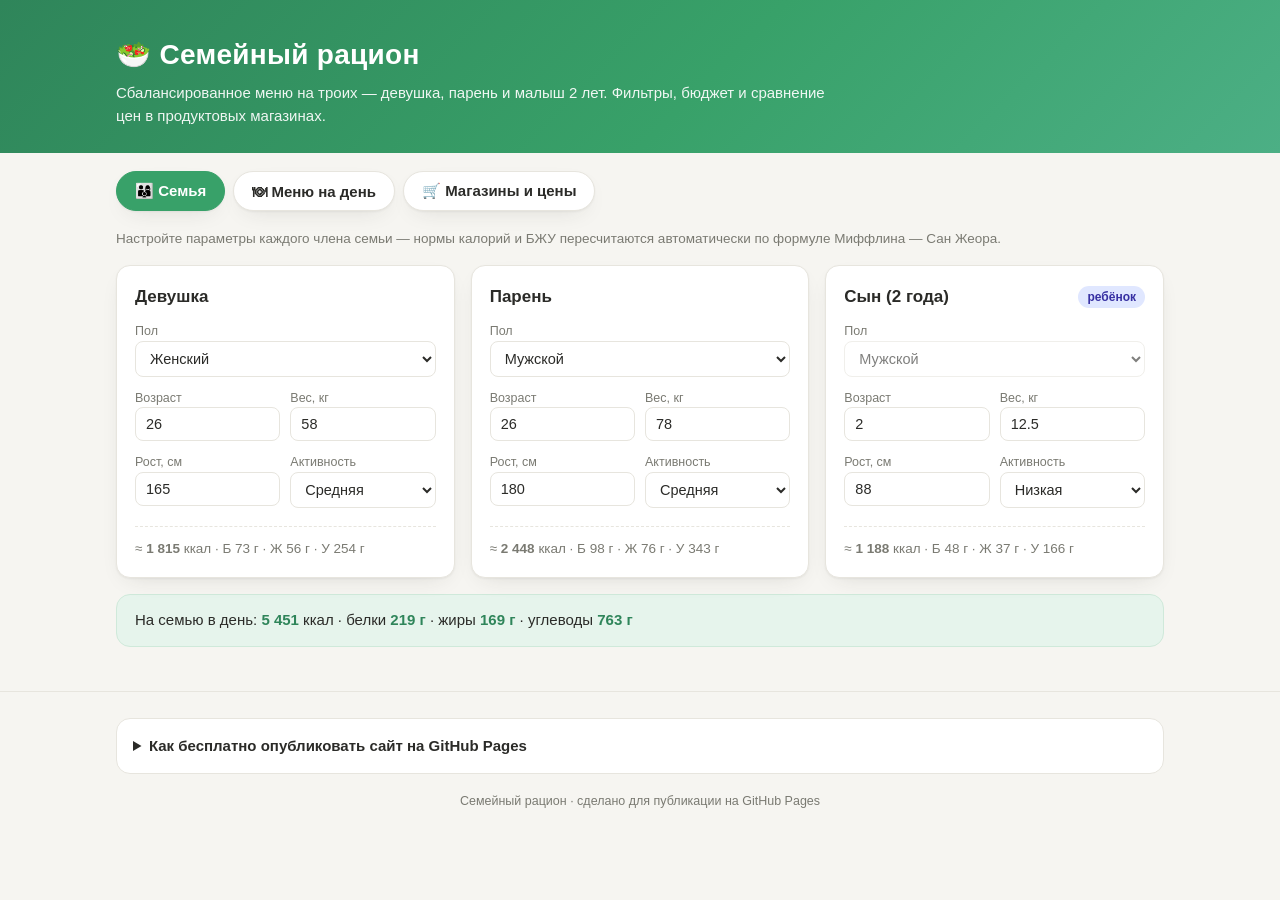
==== index.html @ 1dc2db7d "Семейный рацион: сбалансированное меню на троих и сравнение цен в магазинах - Основное приложение: г" ====
<!DOCTYPE html>
<html lang="ru">
<head>
  <meta charset="UTF-8">
  <meta name="viewport" content="width=device-width, initial-scale=1.0">
  <title>Семейный рацион — сбалансированное меню и цены в магазинах</title>
  <meta name="description" content="Составление сбалансированного рациона на семью из трёх человек: фильтры, настройки, сравнение цен и отзывов продуктовых магазинов.">
  <link rel="stylesheet" href="css/style.css">
</head>
<body>
  <header class="site-header">
    <div class="container">
      <h1>🥗 Семейный рацион</h1>
      <p class="tagline">Сбалансированное меню на троих — девушка, парень и малыш 2 лет. Фильтры, бюджет и сравнение цен в продуктовых магазинах.</p>
    </div>
  </header>

  <nav class="tabs container">
    <button class="tab-btn active" data-tab="family">👨‍👩‍👦 Семья</button>
    <button class="tab-btn" data-tab="menu">🍽 Меню на день</button>
    <button class="tab-btn" data-tab="shopping">🛒 Магазины и цены</button>
  </nav>

  <main class="container">
    <!-- СЕМЬЯ -->
    <section id="tab-family" class="tab active">
      <p class="hint">Настройте параметры каждого члена семьи — нормы калорий и БЖУ пересчитаются автоматически по формуле Миффлина — Сан Жеора.</p>
      <div id="family-cards" class="family-grid"></div>
      <div id="family-totals" class="family-totals"></div>
    </section>

    <!-- МЕНЮ -->
    <section id="tab-menu" class="tab">
      <div class="filters-panel">
        <div class="filter-block">
          <h3>Стиль питания</h3>
          <div id="filter-diet" class="radio-group"></div>
        </div>
        <div class="filter-block">
          <h3>Для ребёнка</h3>
          <div id="filter-kid"></div>
        </div>
        <div class="filter-block">
          <h3>Кухня</h3>
          <div id="filter-cuisine" class="chips"></div>
        </div>
        <div class="filter-block">
          <h3>Исключить (аллергии / непереносимость)</h3>
          <div id="filter-allergens" class="chips"></div>
        </div>
        <div class="filter-block">
          <h3>Магазины для сравнения</h3>
          <div id="filter-stores" class="chips"></div>
        </div>
        <div class="filter-block">
          <h3>Бюджет на неделю</h3>
          <div class="budget-row">
            <input type="range" id="budget-range" min="1000" max="15000" step="100">
            <span id="budget-value" class="budget-value"></span>
          </div>
        </div>
        <button id="btn-generate" class="btn primary big">Сгенерировать меню на день</button>
      </div>

      <div id="menu-nutrition-summary" class="summary"></div>
      <div id="menu-slots" class="menu-grid"></div>
    </section>

    <!-- МАГАЗИНЫ -->
    <section id="tab-shopping" class="tab">
      <div id="store-summary" class="store-summary"></div>
      <div id="budget-box" class="budget-box"></div>
      <div id="mixed-total" class="mixed-total"></div>
      <div class="shop-actions">
        <button id="btn-choose-cheapest" class="btn">Дешевле всего по каждому продукту</button>
        <button id="btn-copy" class="btn">Копировать список</button>
        <button id="btn-print" class="btn">Печать</button>
      </div>
      <div id="shopping-table"></div>
      <p class="hint">Цены и рейтинги — ориентировочные и редактируются в файле js/data.js. Жёлтым подсвечена минимальная цена на продукт среди выбранных магазинов.</p>
    </section>
  </main>

  <footer>
    <div class="container">
      <details class="publish-guide">
        <summary>Как бесплатно опубликовать сайт на GitHub Pages</summary>
        <ol>
          <li>Зарегистрируйтесь на <a href="https://github.com" target="_blank" rel="noopener">github.com</a> и создайте репозиторий (зелёная кнопка <b>New</b>), имя любое, например <code>family-ration</code>.</li>
          <li>Загрузите файлы проекта: на странице репозитория нажмите <b>Add file → Upload files</b> и перетащите все файлы и папки <code>family-ration</code> (index.html, css, js, README.md, .nojekyll, .github).</li>
          <li>Нажмите <b>Commit changes</b>.</li>
          <li>Откройте <b>Settings → Pages</b> (пункт в меню слева). В разделе <b>Branch</b> выберите ветку <code>main</code>, папку <code>/ (root)</code> и нажмите <b>Save</b>.</li>
          <li>Через 1–2 минуты сайт будет доступен по адресу <code>https://ваш-логин.github.io/family-ration/</code>.</li>
        </ol>
        <p class="hint">В папке проекта уже лежит готовый GitHub Action (папка .github/workflows) — с ним публикация происходит автоматически при каждом «пуше».</p>
      </details>
      <p class="copyright">Семейный рацион · сделано для публикации на GitHub Pages</p>
    </div>
  </footer>

  <script src="js/data.js"></script>
  <script src="js/nutrition.js"></script>
  <script src="js/menu.js"></script>
  <script src="js/shopping.js"></script>
  <script src="js/app.js"></script>
</body>
</html>
---- css/style.css ----
/* ============================================================
   СЕМЕЙНЫЙ РАЦИОН — стили
   ============================================================ */

:root {
  --bg: #f6f5f1;
  --card: #ffffff;
  --ink: #2b2b28;
  --muted: #7a7a72;
  --line: #e7e5de;
  --accent: #38a169;
  --accent-dark: #2f855a;
  --accent-soft: #e6f4ec;
  --warn: #d97706;
  --warn-soft: #fdf1e0;
  --danger: #dc2626;
  --radius: 14px;
  --shadow: 0 1px 2px rgba(43,43,40,.05), 0 8px 24px -12px rgba(43,43,40,.18);
}

* { box-sizing: border-box; }
html { scroll-behavior: smooth; }
body {
  margin: 0;
  font-family: -apple-system, BlinkMacSystemFont, "Segoe UI", Roboto, "Helvetica Neue", Arial, sans-serif;
  background: var(--bg);
  color: var(--ink);
  line-height: 1.5;
}

.container { max-width: 1080px; margin: 0 auto; padding: 0 16px; }

/* ---------- header ---------- */
.site-header {
  background: linear-gradient(135deg, #2f855a 0%, #38a169 55%, #4caf85 100%);
  color: #fff;
  padding: 34px 0 26px;
}
.site-header h1 { margin: 0 0 6px; font-size: 28px; letter-spacing: .3px; }
.tagline { margin: 0; opacity: .92; font-size: 15px; max-width: 720px; }

/* ---------- tabs ---------- */
.tabs { display: flex; gap: 8px; margin: 18px auto; flex-wrap: wrap; }
.tab-btn {
  border: 0; cursor: pointer;
  background: var(--card);
  border: 1px solid var(--line);
  color: var(--ink);
  padding: 10px 18px; border-radius: 999px;
  font-size: 15px; font-weight: 600;
  box-shadow: var(--shadow);
  transition: .15s;
}
.tab-btn:hover { border-color: var(--accent); }
.tab-btn.active { background: var(--accent); border-color: var(--accent); color: #fff; }

.tab { display: none; animation: fade .25s ease; }
.tab.active { display: block; }
@keyframes fade { from { opacity: 0; transform: translateY(4px); } to { opacity: 1; transform: none; } }

.hint { color: var(--muted); font-size: 13.5px; margin: 8px 0 16px; }

/* ---------- family ---------- */
.family-grid { display: grid; grid-template-columns: repeat(auto-fit, minmax(280px, 1fr)); gap: 16px; }
.person-card {
  background: var(--card); border-radius: var(--radius);
  padding: 18px; box-shadow: var(--shadow); border: 1px solid var(--line);
}
.person-head { display: flex; align-items: center; justify-content: space-between; margin-bottom: 12px; }
.person-head strong { font-size: 17px; }
.badge {
  font-size: 12px; font-weight: 700; padding: 2px 9px; border-radius: 999px; white-space: nowrap;
}
.badge.kid { background: #e0e7ff; color: #3730a3; }
.badge.good { background: var(--accent-soft); color: var(--accent-dark); }
.badge.review { background: #fef3c7; color: #92610a; }
.badge.warn { background: #fee2e2; color: #b91c1c; }

.person-card label { display: block; font-size: 12.5px; color: var(--muted); margin: 8px 0 4px; }
.person-card input[type="number"],
.person-card select {
  width: 100%; padding: 8px 10px; border: 1px solid var(--line); border-radius: 8px;
  font-size: 14.5px; background: #fff; color: var(--ink);
}
.person-card select:disabled { opacity: .6; }
.grid2 { display: grid; grid-template-columns: 1fr 1fr; gap: 10px; }
.person-target { margin-top: 14px; padding-top: 12px; border-top: 1px dashed var(--line); font-size: 13.5px; color: var(--muted); }

.family-totals {
  margin-top: 16px; background: var(--accent-soft); border: 1px solid #cfe9da;
  border-radius: var(--radius); padding: 14px 18px; font-size: 15px;
}
.family-totals b { color: var(--accent-dark); }

/* ---------- filters ---------- */
.filters-panel {
  background: var(--card); border: 1px solid var(--line); border-radius: var(--radius);
  padding: 18px; box-shadow: var(--shadow); margin-bottom: 18px;
}
.filter-block { margin-bottom: 16px; }
.filter-block h3 { margin: 0 0 8px; font-size: 14px; color: var(--muted); font-weight: 600; text-transform: uppercase; letter-spacing: .4px; }

.radio-group { display: flex; flex-wrap: wrap; gap: 10px; }
.chips { display: flex; flex-wrap: wrap; gap: 8px; }
.radio, .checkbox {
  display: inline-flex; align-items: center; gap: 6px;
  font-size: 14px; cursor: pointer; user-select: none;
}
.chips input { accent-color: var(--accent); }
.radio input { accent-color: var(--accent); width: 16px; height: 16px; }

.budget-row { display: flex; align-items: center; gap: 14px; }
#budget-range { flex: 1; accent-color: var(--accent); }
.budget-value { font-weight: 700; white-space: nowrap; min-width: 70px; text-align: right; }

.btn {
  border: 1px solid var(--line); background: #fff; color: var(--ink); cursor: pointer;
  padding: 9px 16px; border-radius: 10px; font-size: 14.5px; font-weight: 600;
  transition: .15s;
}
.btn:hover { border-color: var(--accent); color: var(--accent-dark); }
.btn.primary { background: var(--accent); border-color: var(--accent); color: #fff; }
.btn.primary:hover { background: var(--accent-dark); color: #fff; }
.btn.big { width: 100%; padding: 13px; font-size: 15.5px; }

/* ---------- menu summary ---------- */
.summary {
  background: var(--card); border: 1px solid var(--line); border-radius: var(--radius);
  padding: 16px 18px; box-shadow: var(--shadow); margin-bottom: 16px;
}
.summary-grid { display: grid; grid-template-columns: repeat(auto-fit, minmax(200px, 1fr)); gap: 16px; }
.sum-item { font-size: 13.5px; color: var(--muted); }
.sum-num { font-size: 17px; font-weight: 700; color: var(--ink); margin-bottom: 6px; }
.sum-num .unit { font-size: 12.5px; color: var(--muted); font-weight: 500; }
.bar { height: 8px; border-radius: 99px; background: #ecebe4; overflow: hidden; margin-bottom: 6px; }
.bar-fill { height: 100%; border-radius: 99px; background: linear-gradient(90deg, var(--accent), #58c98f); }
.sum-cap { font-size: 12px; }
.balance-line { margin-top: 12px; font-size: 13.5px; color: var(--accent-dark); font-weight: 600; }

/* ---------- meals ---------- */
.menu-grid { display: grid; grid-template-columns: repeat(auto-fit, minmax(300px, 1fr)); gap: 14px; }
.meal-card {
  background: var(--card); border: 1px solid var(--line); border-radius: var(--radius);
  padding: 16px; box-shadow: var(--shadow); display: flex; flex-direction: column; gap: 8px;
}
.meal-head { display: flex; align-items: center; justify-content: space-between; }
.meal-head strong { font-size: 15px; color: var(--muted); text-transform: uppercase; letter-spacing: .4px; }
.icon-btn {
  border: 1px solid var(--line); background: #fff; border-radius: 8px; cursor: pointer;
  width: 30px; height: 30px; font-size: 16px; color: var(--muted); transition: .15s;
}
.icon-btn:hover { color: var(--accent-dark); border-color: var(--accent); transform: rotate(90deg); }
.meal-name { font-size: 17px; font-weight: 700; line-height: 1.3; }
.meal-meta { font-size: 13px; color: var(--muted); }
.tag { background: var(--accent-soft); color: var(--accent-dark); border-radius: 6px; padding: 1px 7px; font-size: 12px; margin-left: 4px; }
.meal-nutrients { display: flex; gap: 12px; font-size: 13px; color: var(--muted); flex-wrap: wrap; }
.meal-nutrients b { color: var(--ink); }
.meal-scale { font-size: 12px; color: var(--muted); border-top: 1px dashed var(--line); padding-top: 6px; }
.meal-empty { color: var(--danger); font-size: 14px; }

/* ---------- stores ---------- */
.store-summary { display: grid; grid-template-columns: repeat(auto-fit, minmax(150px, 1fr)); gap: 12px; margin-bottom: 14px; }
.store-card {
  background: var(--card); border: 1px solid var(--line); border-radius: var(--radius);
  padding: 14px; box-shadow: var(--shadow); text-align: center;
}
.store-name { font-weight: 700; font-size: 15px; margin-bottom: 6px; }
.store-name::before {
  content: ''; display: inline-block; width: 9px; height: 9px; border-radius: 50%;
  background: var(--sc, #999); margin-right: 6px; vertical-align: 1px;
}
.store-cost { font-size: 21px; font-weight: 800; }
.store-sub { font-size: 12.5px; color: var(--muted); margin: 4px 0 8px; }
.store-badges { display: flex; flex-direction: column; gap: 4px; align-items: center; }

.budget-box { background: var(--card); border: 1px solid var(--line); border-radius: var(--radius); padding: 13px 16px; margin-bottom: 12px; font-size: 14.5px; }
.warn-text { color: var(--danger); font-weight: 600; }
.ok-text { color: var(--accent-dark); font-weight: 600; }
.mixed-total { background: var(--accent-soft); border: 1px solid #cfe9da; border-radius: var(--radius); padding: 13px 16px; margin-bottom: 14px; font-size: 14.5px; }
.mixed-total .detail { color: var(--muted); font-size: 13px; }

.shop-actions { display: flex; gap: 10px; flex-wrap: wrap; margin: 14px 0; }

/* ---------- shopping table ---------- */
.shop-table {
  width: 100%; border-collapse: collapse; background: var(--card);
  border: 1px solid var(--line); border-radius: var(--radius); overflow: hidden;
  box-shadow: var(--shadow); font-size: 13.5px;
}
.shop-table th, .shop-table td { padding: 9px 12px; text-align: left; border-bottom: 1px solid var(--line); }
.shop-table th {
  background: #faf9f6; font-size: 12.5px; color: var(--muted); font-weight: 600;
  position: sticky; top: 0;
}
.shop-table th::before {
  content: ''; display: inline-block; width: 8px; height: 8px; border-radius: 50%;
  background: var(--sc, #999); margin-right: 5px;
}
.th-sub { display: block; font-weight: 500; font-size: 11px; color: #9a9a91; }
.shop-table tr:last-child td { border-bottom: 0; }
.cat-row td { background: #f4f3ee; font-weight: 700; font-size: 12px; text-transform: uppercase; letter-spacing: .5px; color: #6b6b63; }
.amount { white-space: nowrap; color: var(--muted); }
.min-price { background: #fffbe8; font-weight: 700; }
.na { color: #c9c9c0; }
.col-pick select {
  padding: 6px 8px; border: 1px solid var(--line); border-radius: 8px; font-size: 13px; background: #fff;
}

/* ---------- footer ---------- */
footer { margin-top: 44px; border-top: 1px solid var(--line); padding: 26px 0 40px; }
.publish-guide { background: var(--card); border: 1px solid var(--line); border-radius: var(--radius); padding: 16px; margin-bottom: 18px; }
.publish-guide summary { cursor: pointer; font-weight: 700; font-size: 15px; }
.publish-guide ol { margin: 12px 0 4px; padding-left: 20px; font-size: 14px; }
.publish-guide li { margin-bottom: 8px; }
.publish-guide code { background: #f1f0ea; border-radius: 5px; padding: 1px 6px; font-size: 13px; }
.publish-guide a { color: var(--accent-dark); }
.copyright { color: var(--muted); font-size: 12.5px; text-align: center; }

/* ---------- print ---------- */
@media print {
  body { background: #fff; }
  .site-header, .tabs, .filters-panel, .shop-actions, footer .publish-guide, .tab-btn { display: none; }
  .tab { display: block !important; }
  .tab:not(#tab-shopping) { display: none !important; }
  .card, .summary, .budget-box, .mixed-total, .shop-table { box-shadow: none; border-color: #ccc; }
  .shop-table th { position: static; }
}

/* ---------- small screens ---------- */
@media (max-width: 640px) {
  .family-grid, .menu-grid { grid-template-columns: 1fr; }
  .shop-table { font-size: 12.5px; }
  .shop-table th, .shop-table td { padding: 7px 8px; }
  .site-header h1 { font-size: 23px; }
}
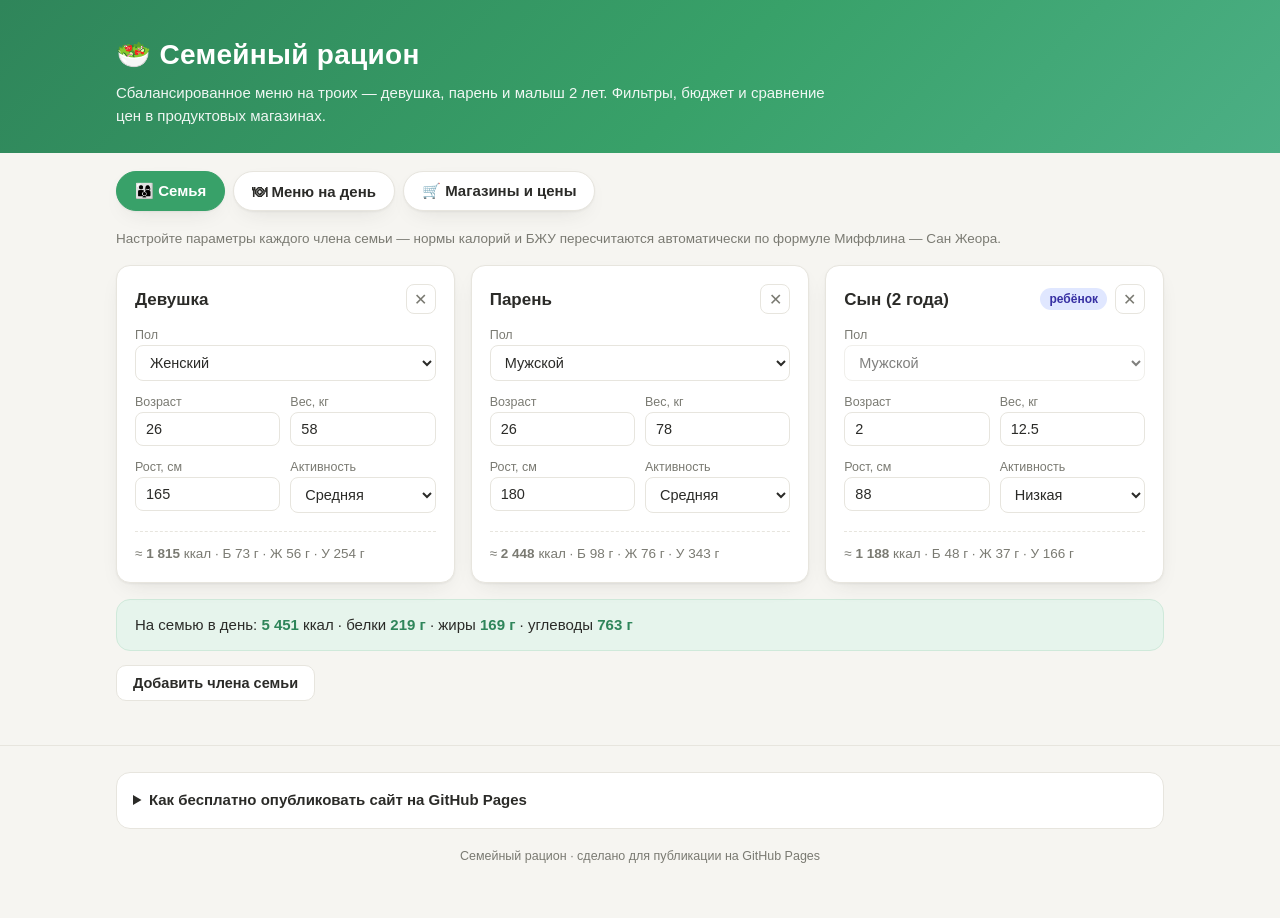
==== commit df79b779: "Выпадающий выбор блюд, шаблоны дня, добавление/удаление членов семьи" ====
--- a/index.html
+++ b/index.html
@@ -27,6 +27,51 @@
       <p class="hint">Настройте параметры каждого члена семьи — нормы калорий и БЖУ пересчитаются автоматически по формуле Миффлина — Сан Жеора.</p>
       <div id="family-cards" class="family-grid"></div>
       <div id="family-totals" class="family-totals"></div>
+      <div class="family-actions">
+        <button id="btn-add-person" class="btn">Добавить члена семьи</button>
+      </div>
+      <form id="add-person-form" class="add-person-form hidden">
+        <h3>Новый член семьи</h3>
+        <div class="grid2">
+          <label>Кто это (роль)
+            <input type="text" id="np-role" placeholder="Например: бабушка" required>
+          </label>
+          <label>Пол
+            <select id="np-sex">
+              <option value="f">Женский</option>
+              <option value="m">Мужской</option>
+            </select>
+          </label>
+        </div>
+        <div class="grid3">
+          <label>Возраст
+            <input type="number" id="np-age" min="0" max="99" value="30">
+          </label>
+          <label>Вес, кг
+            <input type="number" id="np-weight" min="1" max="300" step="0.5" value="65">
+          </label>
+          <label>Рост, см
+            <input type="number" id="np-height" min="50" max="230" value="170">
+          </label>
+        </div>
+        <div class="grid2">
+          <label>Активность
+            <select id="np-activity">
+              <option value="1.2">Низкая</option>
+              <option value="1.375" selected>Средняя</option>
+              <option value="1.55">Высокая</option>
+              <option value="1.725">Очень высокая</option>
+            </select>
+          </label>
+          <label class="checkbox" style="align-self:end; padding-bottom:10px;">
+            <input type="checkbox" id="np-child"> Ребёнок до 3 лет (особый расчёт)
+          </label>
+        </div>
+        <div class="form-actions">
+          <button type="submit" class="btn primary">Добавить</button>
+          <button type="button" id="btn-cancel-add" class="btn">Отмена</button>
+        </div>
+      </form>
     </section>
 
     <!-- МЕНЮ -->
@@ -59,7 +104,17 @@
             <span id="budget-value" class="budget-value"></span>
           </div>
         </div>
-        <button id="btn-generate" class="btn primary big">Сгенерировать меню на день</button>
+        <div class="generate-row">
+          <button id="btn-generate" class="btn primary" title="Пересобрать меню по текущим фильтрам">Сгенерировать меню на день</button>
+          <select id="preset-select" class="preset-select" title="Быстрый шаблон рациона">
+            <option value="">Шаблон дня…</option>
+            <option value="normal">Обычный день</option>
+            <option value="vegetarian">Вегетарианский</option>
+            <option value="vegan">Веганский</option>
+            <option value="kid">Детские блюда</option>
+            <option value="gf-lf">Без глютена и лактозы</option>
+          </select>
+        </div>
       </div>
 
       <div id="menu-nutrition-summary" class="summary"></div>
--- a/css/style.css
+++ b/css/style.css
@@ -232,4 +232,33 @@
   .shop-table { font-size: 12.5px; }
   .shop-table th, .shop-table td { padding: 7px 8px; }
   .site-header h1 { font-size: 23px; }
-}+}
+/* ---------- add/remove family members ---------- */
+.head-right { display: inline-flex; align-items: center; gap: 8px; margin-left: auto; }
+.family-actions { margin-top: 14px; }
+.add-person-form {
+  margin-top: 14px; background: var(--card); border: 1px solid var(--line); border-radius: var(--radius);
+  padding: 18px; box-shadow: var(--shadow);
+}
+.add-person-form h3 { margin: 0 0 12px; font-size: 16px; }
+.grid3 { display: grid; grid-template-columns: repeat(3, 1fr); gap: 10px; }
+.form-actions { display: flex; gap: 10px; margin-top: 14px; }
+.hidden { display: none !important; }
+
+/* ---------- generate row & presets ---------- */
+.generate-row { display: flex; gap: 10px; flex-wrap: wrap; align-items: center; }
+.preset-select {
+  padding: 9px 12px; border: 1px solid var(--line); border-radius: 10px; font-size: 14.5px;
+  background: #fff; cursor: pointer; font-weight: 600;
+}
+
+/* ---------- meal dropdown ---------- */
+.meal-select {
+  width: 100%; padding: 7px 10px; border: 1px solid var(--line); border-radius: 8px;
+  font-size: 13.5px; background: #fff; color: var(--ink); cursor: pointer; margin: 2px 0 6px;
+}
+.meal-select:hover { border-color: var(--accent); }
+
+@media (max-width: 640px) {
+  .grid3 { grid-template-columns: 1fr; }
+}
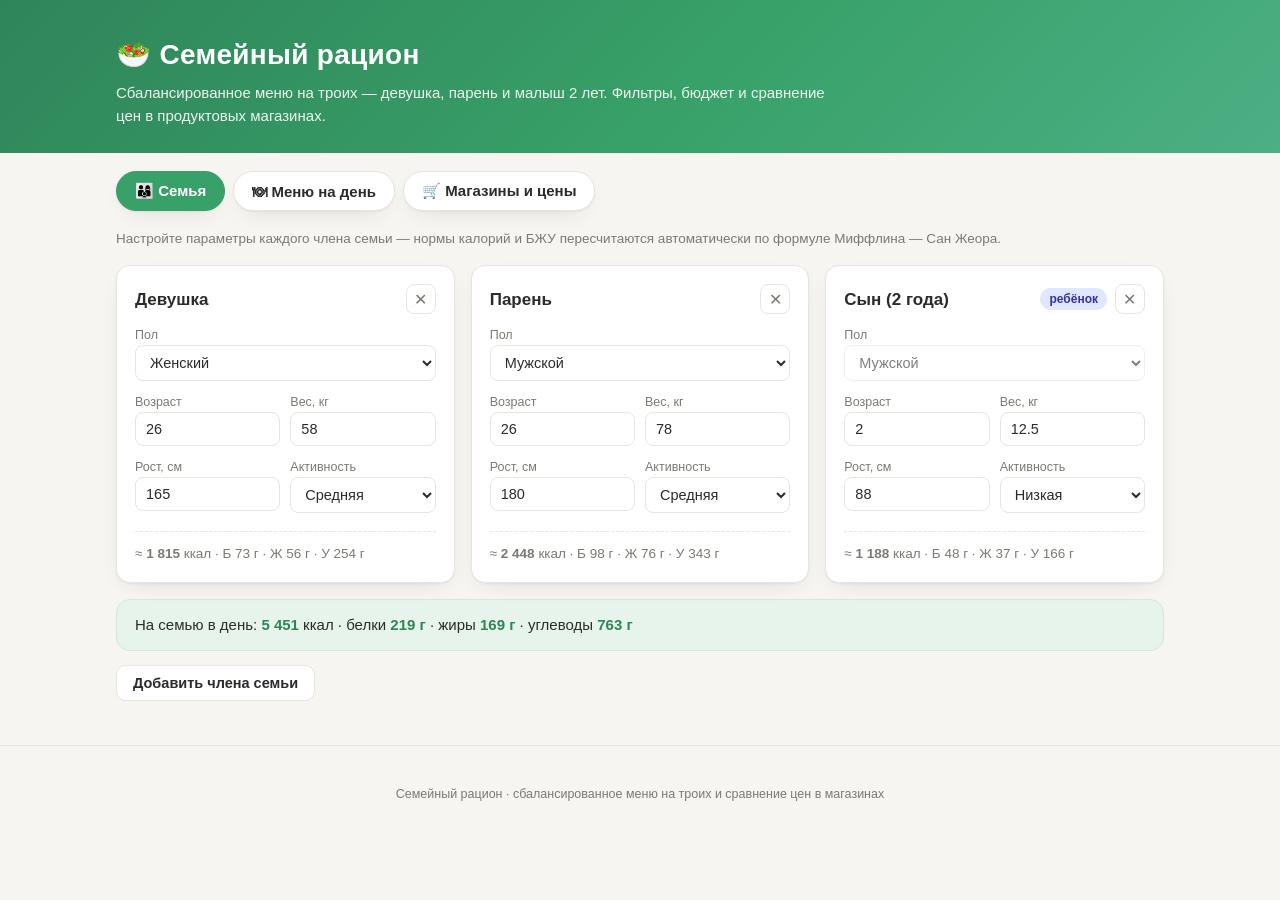
==== commit 9aeaea99: "Ссылки на сайты магазинов и поиск товара по клику на цену, выбор блюда кнопкой рядом с ⟳, убран футе" ====
--- a/index.html
+++ b/index.html
@@ -132,24 +132,13 @@
         <button id="btn-print" class="btn">Печать</button>
       </div>
       <div id="shopping-table"></div>
-      <p class="hint">Цены и рейтинги — ориентировочные и редактируются в файле js/data.js. Жёлтым подсвечена минимальная цена на продукт среди выбранных магазинов.</p>
+      <p class="hint">Цены и рейтинги — ориентировочные и редактируются в файле js/data.js. Жёлтым подсвечена минимальная цена на продукт среди выбранных магазинов. Клик по цене или названию магазина откроет каталог этого магазина с поиском продукта — там видна реальная цена вашего региона.</p>
     </section>
   </main>
 
   <footer>
     <div class="container">
-      <details class="publish-guide">
-        <summary>Как бесплатно опубликовать сайт на GitHub Pages</summary>
-        <ol>
-          <li>Зарегистрируйтесь на <a href="https://github.com" target="_blank" rel="noopener">github.com</a> и создайте репозиторий (зелёная кнопка <b>New</b>), имя любое, например <code>family-ration</code>.</li>
-          <li>Загрузите файлы проекта: на странице репозитория нажмите <b>Add file → Upload files</b> и перетащите все файлы и папки <code>family-ration</code> (index.html, css, js, README.md, .nojekyll, .github).</li>
-          <li>Нажмите <b>Commit changes</b>.</li>
-          <li>Откройте <b>Settings → Pages</b> (пункт в меню слева). В разделе <b>Branch</b> выберите ветку <code>main</code>, папку <code>/ (root)</code> и нажмите <b>Save</b>.</li>
-          <li>Через 1–2 минуты сайт будет доступен по адресу <code>https://ваш-логин.github.io/family-ration/</code>.</li>
-        </ol>
-        <p class="hint">В папке проекта уже лежит готовый GitHub Action (папка .github/workflows) — с ним публикация происходит автоматически при каждом «пуше».</p>
-      </details>
-      <p class="copyright">Семейный рацион · сделано для публикации на GitHub Pages</p>
+      <p class="copyright">Семейный рацион · сбалансированное меню на троих и сравнение цен в магазинах</p>
     </div>
   </footer>
 
--- a/css/style.css
+++ b/css/style.css
@@ -208,18 +208,12 @@
 
 /* ---------- footer ---------- */
 footer { margin-top: 44px; border-top: 1px solid var(--line); padding: 26px 0 40px; }
-.publish-guide { background: var(--card); border: 1px solid var(--line); border-radius: var(--radius); padding: 16px; margin-bottom: 18px; }
-.publish-guide summary { cursor: pointer; font-weight: 700; font-size: 15px; }
-.publish-guide ol { margin: 12px 0 4px; padding-left: 20px; font-size: 14px; }
-.publish-guide li { margin-bottom: 8px; }
-.publish-guide code { background: #f1f0ea; border-radius: 5px; padding: 1px 6px; font-size: 13px; }
-.publish-guide a { color: var(--accent-dark); }
 .copyright { color: var(--muted); font-size: 12.5px; text-align: center; }
 
 /* ---------- print ---------- */
 @media print {
   body { background: #fff; }
-  .site-header, .tabs, .filters-panel, .shop-actions, footer .publish-guide, .tab-btn { display: none; }
+  .site-header, .tabs, .filters-panel, .shop-actions, .tab-btn { display: none; }
   .tab { display: block !important; }
   .tab:not(#tab-shopping) { display: none !important; }
   .card, .summary, .budget-box, .mixed-total, .shop-table { box-shadow: none; border-color: #ccc; }
@@ -252,12 +246,23 @@
   background: #fff; cursor: pointer; font-weight: 600;
 }
 
-/* ---------- meal dropdown ---------- */
-.meal-select {
-  width: 100%; padding: 7px 10px; border: 1px solid var(--line); border-radius: 8px;
-  font-size: 13.5px; background: #fff; color: var(--ink); cursor: pointer; margin: 2px 0 6px;
-}
-.meal-select:hover { border-color: var(--accent); }
+/* ---------- meal pick button (рядом с ⟳) ---------- */
+.meal-head { display: flex; align-items: center; gap: 6px; }
+.meal-head-actions { display: inline-flex; align-items: center; gap: 6px; }
+.meal-pick-btn {
+  appearance: none; -webkit-appearance: none; max-width: 120px;
+  padding: 4px 8px; border: 1px solid var(--line); border-radius: 8px;
+  font-size: 12.5px; font-weight: 600; background: #fff; color: var(--muted); cursor: pointer;
+}
+.meal-pick-btn:hover { border-color: var(--accent); color: var(--accent-dark); }
+
+/* ---------- ссылки на магазины в таблице цен ---------- */
+.price-link { color: inherit; text-decoration: none; }
+.price-link:hover { text-decoration: underline; color: var(--accent); }
+.store-card .store-name a { color: inherit; text-decoration: none; }
+.store-card .store-name a:hover { text-decoration: underline; }
+.shop-table th a { color: inherit; text-decoration: none; }
+.shop-table th a:hover { text-decoration: underline; }
 
 @media (max-width: 640px) {
   .grid3 { grid-template-columns: 1fr; }
